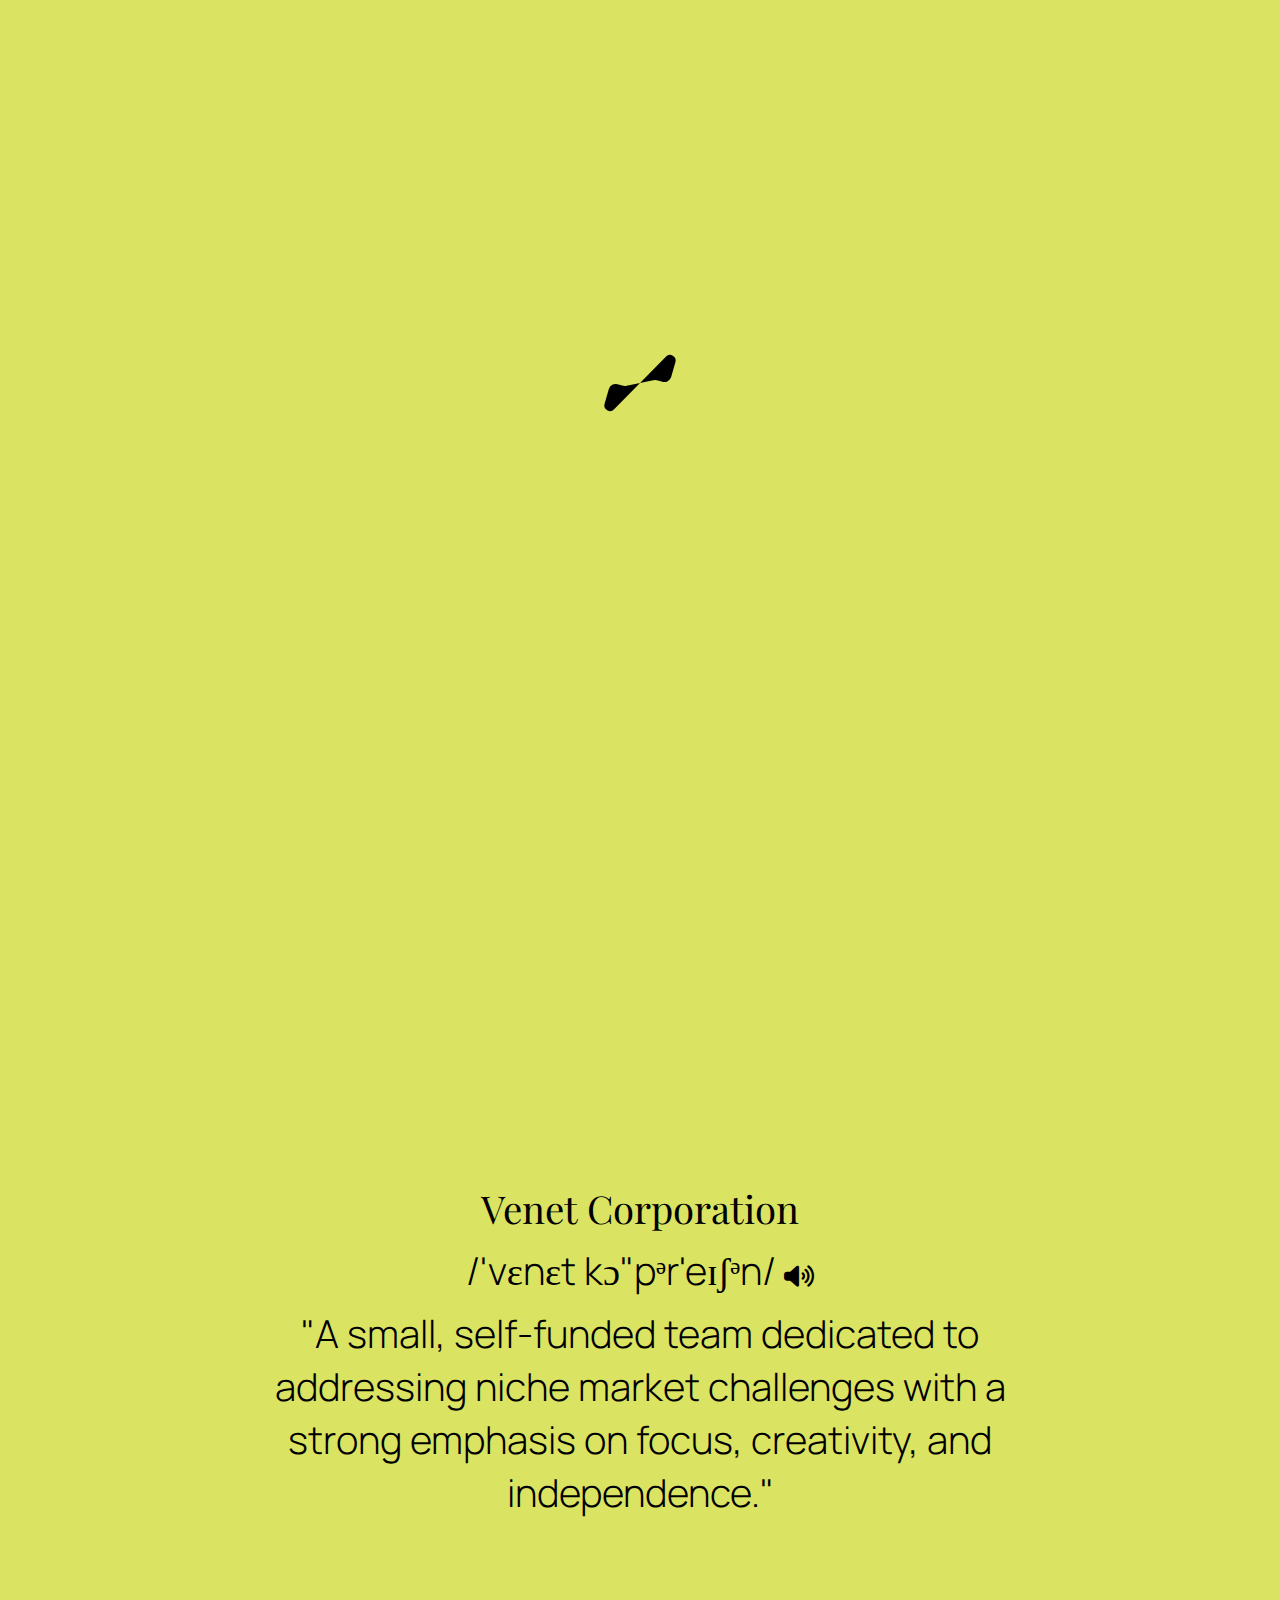
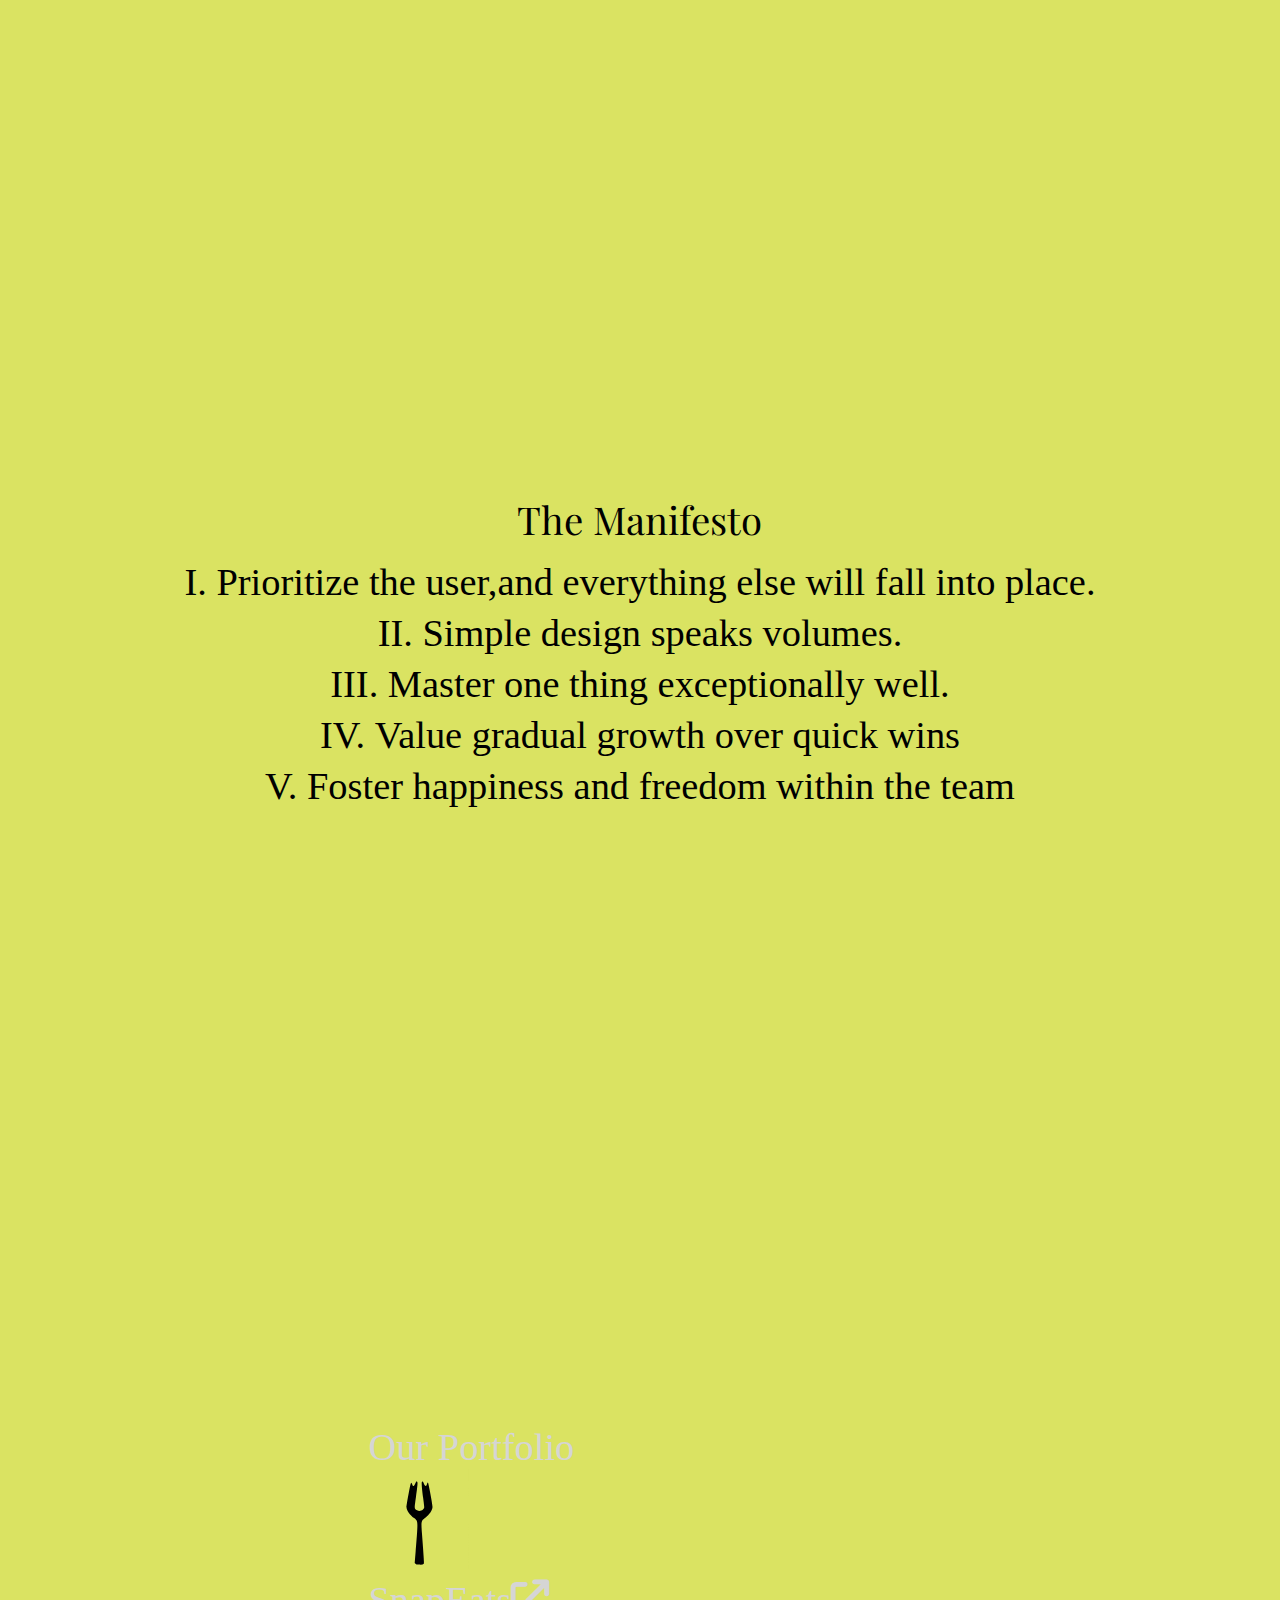
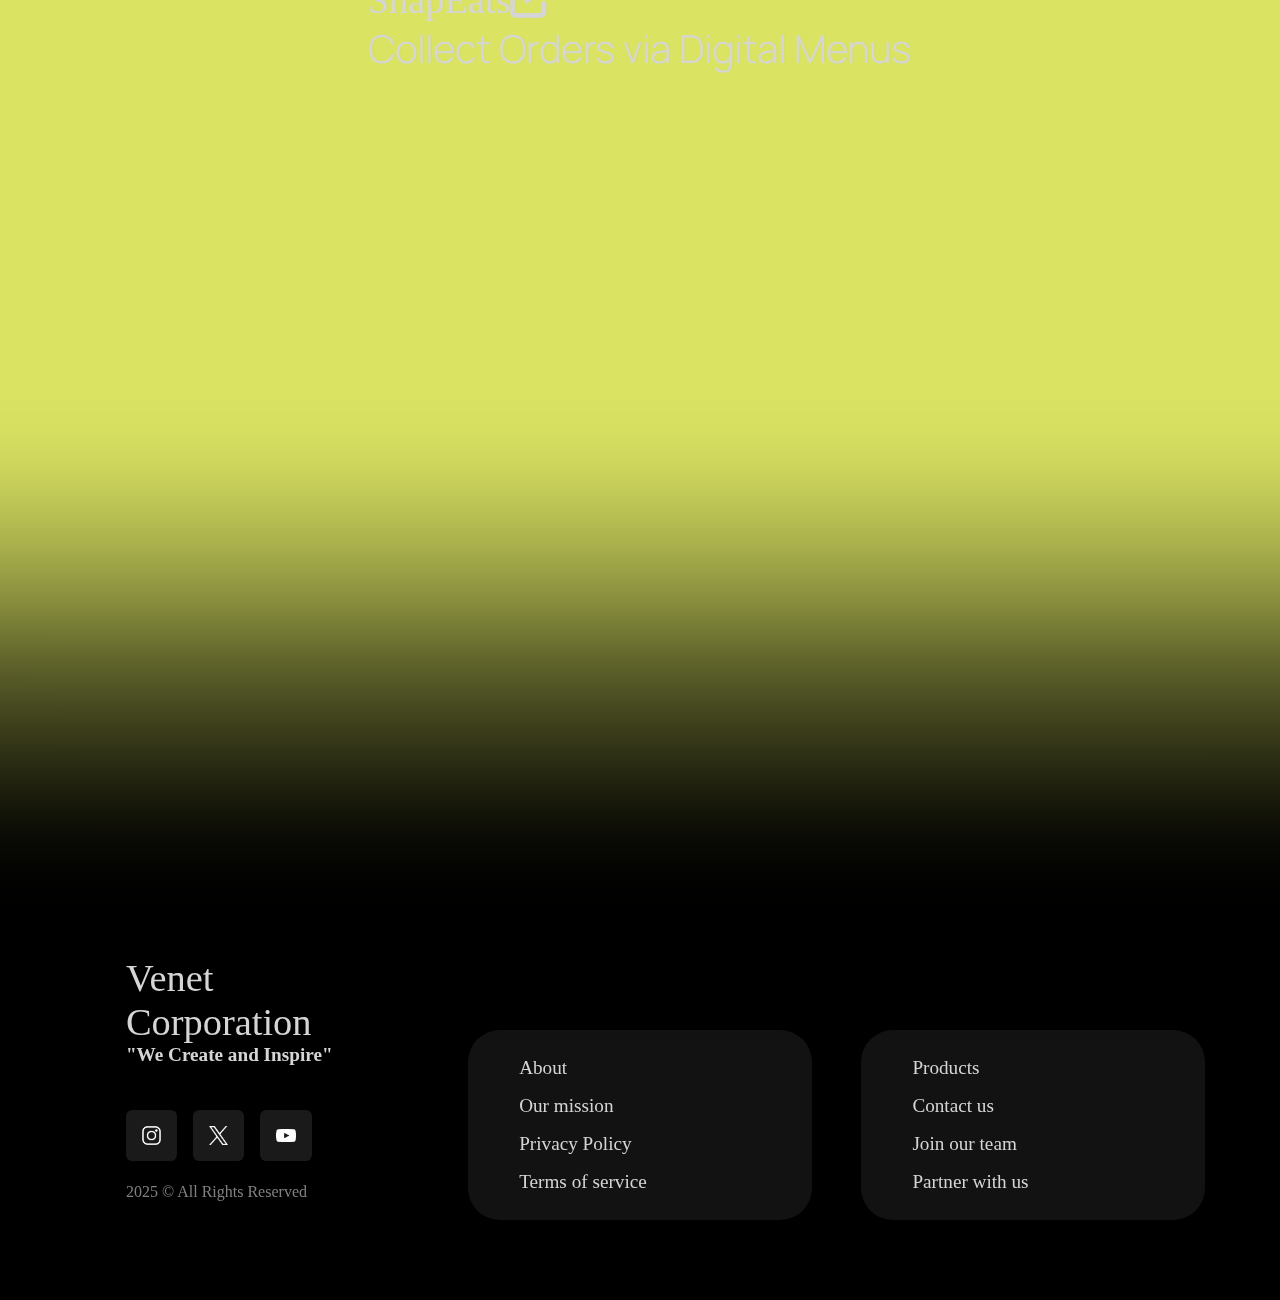
==== index.html @ 34cb3bc9 "favicon fix" ====
<!DOCTYPE html>
<html lang="en">
<head>
  <meta charset="UTF-8">
  <meta name="viewport" content="width=device-width, initial-scale=1.0">
  <title>Venet Corporation</title>
  <link rel="stylesheet" href="./styles/styles.css">
  <link rel="stylesheet" href="./styles/responsive/style.css">
  <link href="https://cdnjs.cloudflare.com/ajax/libs/font-awesome/6.0.0-beta3/css/all.min.css" rel="stylesheet">
  <link rel="stylesheet" href="https://cdnjs.cloudflare.com/ajax/libs/font-awesome/6.4.2/css/all.min.css">
  <!-- fav icon -->
  <link rel="icon" type="image/png" href="/https://venet.razeen.xyz/assets/logo/own/favicon/favicon-96x96.png" sizes="96x96" />
  <link rel="icon" type="image/svg+xml" href="/https://venet.razeen.xyz/assets/logo/own/favicon/favicon.svg" />
  <link rel="shortcut icon" href="/https://venet.razeen.xyz/assets/logo/own/favicon/favicon.ico" />
  <link rel="apple-touch-icon" sizes="180x180" href="/https://venet.razeen.xyz/assets/logo/own/favicon/apple-touch-icon.png" />
  <meta name="apple-mobile-web-app-title" content="MyWebSite" />
  <link rel="manifest" href="/https://venet.razeen.xyz/assets/logo/own/favicon/site.webmanifest" />
</head>
<body>
  <section class="section">
    <div id="main">
    <img id="logo" src="./assets/logo/own/logo.svg" alt="venetcorp logo">
    <br>
    <div class="text-div">
    <p id="main-txt" ><b><span class="greeting-wrapper"><span id="greeting">നമസ്കാരം</span></span> !</b> You've reached Venet Corporation.</p>
    </div>
    </div>
  </section>
  <section id="about" class="section">
    <div id="sector2">
    <p id="name-s2">Venet Corporation</p>
    <div class="gap"></div>
      <p id="pro">/'vɛnɛt kɔ"pᵊr'eɪʃᵊn/
        <button class="audio-button" id="playAudio">
          <i class="fas fa-volume-up"></i>
        </button>
        </p>
        <audio id="audioPlayer" src="./assets/voices/name.mp3"></audio>
        <div class="gap"></div>
        <div id="p1">
        <p id="description">"A small, self-funded team dedicated to addressing niche market challenges with a strong emphasis on focus, creativity, and independence."</p>
      </div>
    </div>
  
  </section>
  <section class="manifesto" class="section">
    <div id="manifesto-div">
    <p id="manifesto-head">The Manifesto</p>
    <div id="gap-mani-div-main"></div>
    <div id="manifesto-styl">
     <ol type="I" id="manifesto-points">
      <li><b class="main-point">Prioritize</b> the user,and everything else will fall into place.</li>
      <div id="gap-mani-div"></div>
      <li><b class="main-point">Simple design</b> speaks volumes.</li>
      <div id="gap-mani-div"></div>
      <li>Master <b class="main-point">one thing</b> exceptionally well.</li>
      <div id="gap-mani-div"></div>
      <li>Value <b class="main-point">gradual growth</b> over quick wins</li>
      <div id="gap-mani-div"></div>
      <li><b class="main-point">Foster happiness</b> and freedom within the team</li>
     </ol>
    </div>
    </div>
  </section>
  <section id="product">
    <div id="product-main-div">
      <div id="product-text">Our Portfolio</div>
      <div id="product-details">
        <img id="snap-logo" src="./assets/logo/own/snapeats.svg" alt="sanpeats logo">
        <br>
        <a href="snapeats.html" target="_blank" id="snap-text" class="goto-link">SnapEats<i id="goto-icon" class="fa-solid fa-arrow-up-right-from-square"></i>
        </a>
        <p id="snap-tag">Collect Orders via Digital Menus</p>
        
      </div>

    </div>
    

  </section>
  <footer id="footer">
    <div class="col col1">
      <h3>Venet Corporation </h3>
<h4> "We Create and Inspire"</h4>
      <br>
     <br>
      <div class="social">
        <a href="https://instagram.com/venetcorp" target="_blank" class="link" class="social-img"><img src="./assets/logo/third-party/instagram.png" alt="Instagram"></a>
        <a href="https://twitter.com/venetcorp" target="_blank" class="link" class="social-img"><img src="./assets/logo/third-party/x.png" alt="Twitter"></a>
        <a href="https://youtube.com/@VenetCorp" target="_blank" class="link" class="social-img"><img src="./assets/logo/third-party/youtube.png" alt="YouTube"></a>
      </div>
      <br>
      <p style="color: #818181; font-size: smaller">2025 © All Rights Reserved</p>
    </div>
    <div class="footer-columns">
      <div class="col col2">
        <a href="#about">About</a>
        <a href="#manifesto">Our mission</a>
        <a href="404.html">Privacy Policy</a>
        <a href="404.html">Terms of service</a>
      </div>
      <div class="col col3">
        <a href="#product">Products</a>
        <a href="contact.html">Contact us</a>
        <a href="404.html">Join our team</a>
        <a href="404.html">Partner with us</a>
      </div>
    </div>
    <div class="backdrop"></div>
  </footer>
  <script src="script.js"></script>
</body>
</html>
---- styles/styles.css ----
@import url("https://fonts.googleapis.com/css?family=IBM%20Plex%20Sans:500|IBM%20Plex%20Sans:300");
@import url('https://fonts.googleapis.com/css2?family=Manrope:wght@200..800&display=swap');
@import url('https://fonts.googleapis.com/css2?family=Manrope:wght@200..800&family=Playfair+Display:ital,wght@0,400..900;1,400..900&display=swap');

:root {
  --m: 4rem;
}
#section{
  color: black;
}

* {
  box-sizing: border-box;
  scroll-behavior: smooth;
}

html, body, section {
  block-size: 100%;
}

html {
  -ms-scroll-snap-type: y mandatory;
  scroll-snap-type: y mandatory;
}

body {
  background-color: #dae362;
  color: #d5d5d5;
  font-family: "I;BM Plex Sans";
  font-weight: 300;
  margin: 0;
  font-size: calc(0.3 * var(--m));
}

section {
  scroll-snap-align: start;
  scroll-snap-stop: always;
  display: flex;
  align-items: center;
  justify-content: center;
  height: 100vh;
  font-size: calc(0.6 * var(--m));
}

h2 {
  font-weight: 500;
  text-align: center;
  font-size: var(--m);
  margin: 0;
}

h3 {
  font-weight: 500;
  font-size: calc(0.6 * var(--m));
  margin: 0;
}

footer {
  scroll-snap-align: start;
  scroll-snap-stop: always;
  z-index: 500;
  width: 100%;
  height: 100vh;
  display: flex;
  flex-direction: row;
  justify-content: space-evenly;
  align-items: flex-end;
  padding: 5rem 2vw;
  position: relative;
}

footer::before {
  content: "";
  position: absolute;
  inset: 0;
  background: linear-gradient(
    rgba(0, 0, 0, 0) 5%,
    rgba(0, 0, 0, 0.3) 20%,
    rgba(0, 0, 0, 0.6) 30%,
    rgba(0, 0, 0, 0.8) 40%,
    rgba(0, 0, 0, 1) 50%,
    rgb(0, 0, 0)
  );
  z-index: -7;
}

.backdrop {
  z-index: -5;
  position: absolute;
  inset: 0;
  backdrop-filter: blur(40px);
  -webkit-backdrop-filter: blur(40px);
}

.col {
  flex-direction: column;
  align-items: flex-start;
  justify-content: flex-start;
  padding: calc(0.3 * var(--m)) calc(0.8 * var(--m));
  width: 28%;
}

.col2, .col3 {
  background-color: #121212;
  border-radius: calc(0.5 * var(--m));
}

.col2 a, .col3 a {
  display: block;
  padding: 0.5rem 0;
  transition: color 0.2s ease;
}

.col2 a:hover, .col3 a:hover {
  color: #fff;
}

img {
  height: calc(0.3 * var(--m));
  object-fit: cover;
}

.social {
  display: flex;
  flex-direction: row;
  justify-content: flex-start;
  gap: 1rem;
}

a {
  text-decoration: none;
  color: inherit;
}

.link {
  width: calc(0.8 * var(--m));
  height: calc(0.8 * var(--m));
  background-color: rgba(255, 255, 255, 0.1);
  border-radius: calc(0.1 * var(--m));
  display: flex;
  justify-content: center;
  align-items: center;
}

.footer-columns {
  display: contents;
}
.social-img{
  height: auto;
  width: auto;
}

@media screen and (max-width: 1000px) {
  :root {
    --m: 3rem;
  }
}

@media screen and (max-width: 768px) {
  footer {
    flex-direction: column;
    padding: 5rem 5vw;
    gap: 1rem;
  }
  .col {
    width: 100%;
  }
  .col1 {
    margin-bottom: 2rem;
  }
  .footer-columns {
    display: flex;
    flex-direction: row;
    gap: 1rem;
    width: 100%;
  }
  .col2, .col3 {
    width: 50%;
    margin: 0;
  }
  #section {
    color: black;
  }
}

@media screen and (max-width: 480px) {
  body {
    font-size: calc(0.25 * var(--m));
  }
  h2 {
    font-size: calc(0.8 * var(--m));
  }
  footer {
    padding: 3rem 3vw;
  }
}
#logo{
  height: 120px;
  width: 120px;
  padding: 0;
  margin: 0;
  display: block;
  pointer-events: none;
  user-select: none;
  
}
#main{
  width: 800px;
  max-width: 100%;
  display: flex;
  flex-direction: column;
  align-items: center;
  justify-content: center;
  gap: 0;
  padding: 20px;
  
  
}
#main-txt{
  padding: 0;
  margin: 0;
  margin-top: -20px;
  color: black;
  font-family: "Manrope", serif;
}
*{
  margin: 0;
  padding: 0;
  box-sizing: border-box;
}
.fade-text{
  transition: opacity 0.5s ease-in-out;
  margin-top: -px;
  padding: 0;
  text-align: center;
}

/* Add these CSS styles */
.greeting-wrapper {
  display: inline-block;
  height: 1.4em;
  overflow: hidden;
  vertical-align: middle;
}

#greeting {
  display: inline-block;
  transform-origin: 50% 100%;
}

@keyframes rollOut {
  0% {
      transform: translateY(0) rotateX(0);
      opacity: 1;
  }
  100% {
      transform: translateY(100%) rotateX(-90deg);
      opacity: 0;
  }
}

@keyframes rollIn {
  0% {
      transform: translateY(-100%) rotateX(90deg);
      opacity: 0;
  }
  100% {
      transform: translateY(0) rotateX(0);
      opacity: 1;
  }
}

.roll-out {
  animation: rollOut 0.5s ease-in forwards;
}

.roll-in {
  animation: rollIn 0.5s ease-out forwards;
}
/* loading text */
.text-div{
  visibility: hidden;
  transform: translateY(30px); /* Start position (below) */
  animation: rollUp 1s ease-out forwards;
}
@keyframes rollUp{
  0%{
    transform: translateY(30px);
    opacity: 0;
  }
  100%{
    transform: rotateY(0);
    opacity: 1;
  }
}
/* sector 2 */
#sector2{
  display: flex;
  flex-direction: column;
  font-family: "Manrope", serif;
  align-items: center;
  align-content: space-evenly;
  color: black;
  width: 800px;
  
}
#name-s2{
  text-align: center;
  font-family: "Playfair Display", serif;
}
#description{
  font-family: "Manrope", serif;
  text-align: center;
}


/* for audio */
.audio-button {
  font-size: 24px;
  cursor: pointer;
  color: black;
  border: none;
  background: none;
  padding: 0;
}
.audio-button:hover {
  color: black;
}
.gap{
  height: 10px;
}
/* for audio end */
/*sector 2 end */

/* sector 3 start here*/
#manifesto-div{
  text-align: center;
  color: black;
  list-style-position: inside;
}
#gap-mani-div{
  height: 7px;

}
#gap-mani-div-main{
  height: 15px;
}
#manifesto-head{
  font-family: "Playfair Display", serif;
}

/*sector 3 end here */
#snap-logo{
  height: 100px;
  width: 100px;
}
#snap-tag{
  font-family: "Manrope", serif;
}
---- styles/responsive/style.css ----
/* for making resposive sector 1 */
@media screen and (max-width: 480px){
#main-txt{
    font-size: 17px;
}

/* ending sector 1 */
/* sector 2*/
#pro{
    font-size: 20px;
}
#playAudio{
    font-size: medium;
}
#description{
    font-size: 23px;
}
#p1{
    width: 310px;
}
/* sector 3 */
#manifesto-styl{
    align-items: center;
    margin: 5%;
}
#manifesto-head{
    font-size: larger;
}
#manifesto-points{
    font-size: large;
    
}
.main-point{
    font-weight: 400;
}
/* end of sector 3 */
/* sector 4 */
#product-text{
    color: black;
    font-family: "Playfair Display", serif;
    margin-top: 10%;

}
#snap-logo{
    height: 30%;
    width: 30%;
    margin-top: 30%;
    align-self: center;
}
#product-main-div{
    display: flex;
    flex-direction: column;
    height: 100%;
    width: 100%;
    align-items: center;
    text-align: center;

}
#snap-text{
    font-size: 25px;
    color: black;
    font-weight: 400;
}
#goto-icon{
    font-size: 15px;
    color: grey;
}
#snap-tag{
    font-size: 20px;
    color: black;
    

}
}
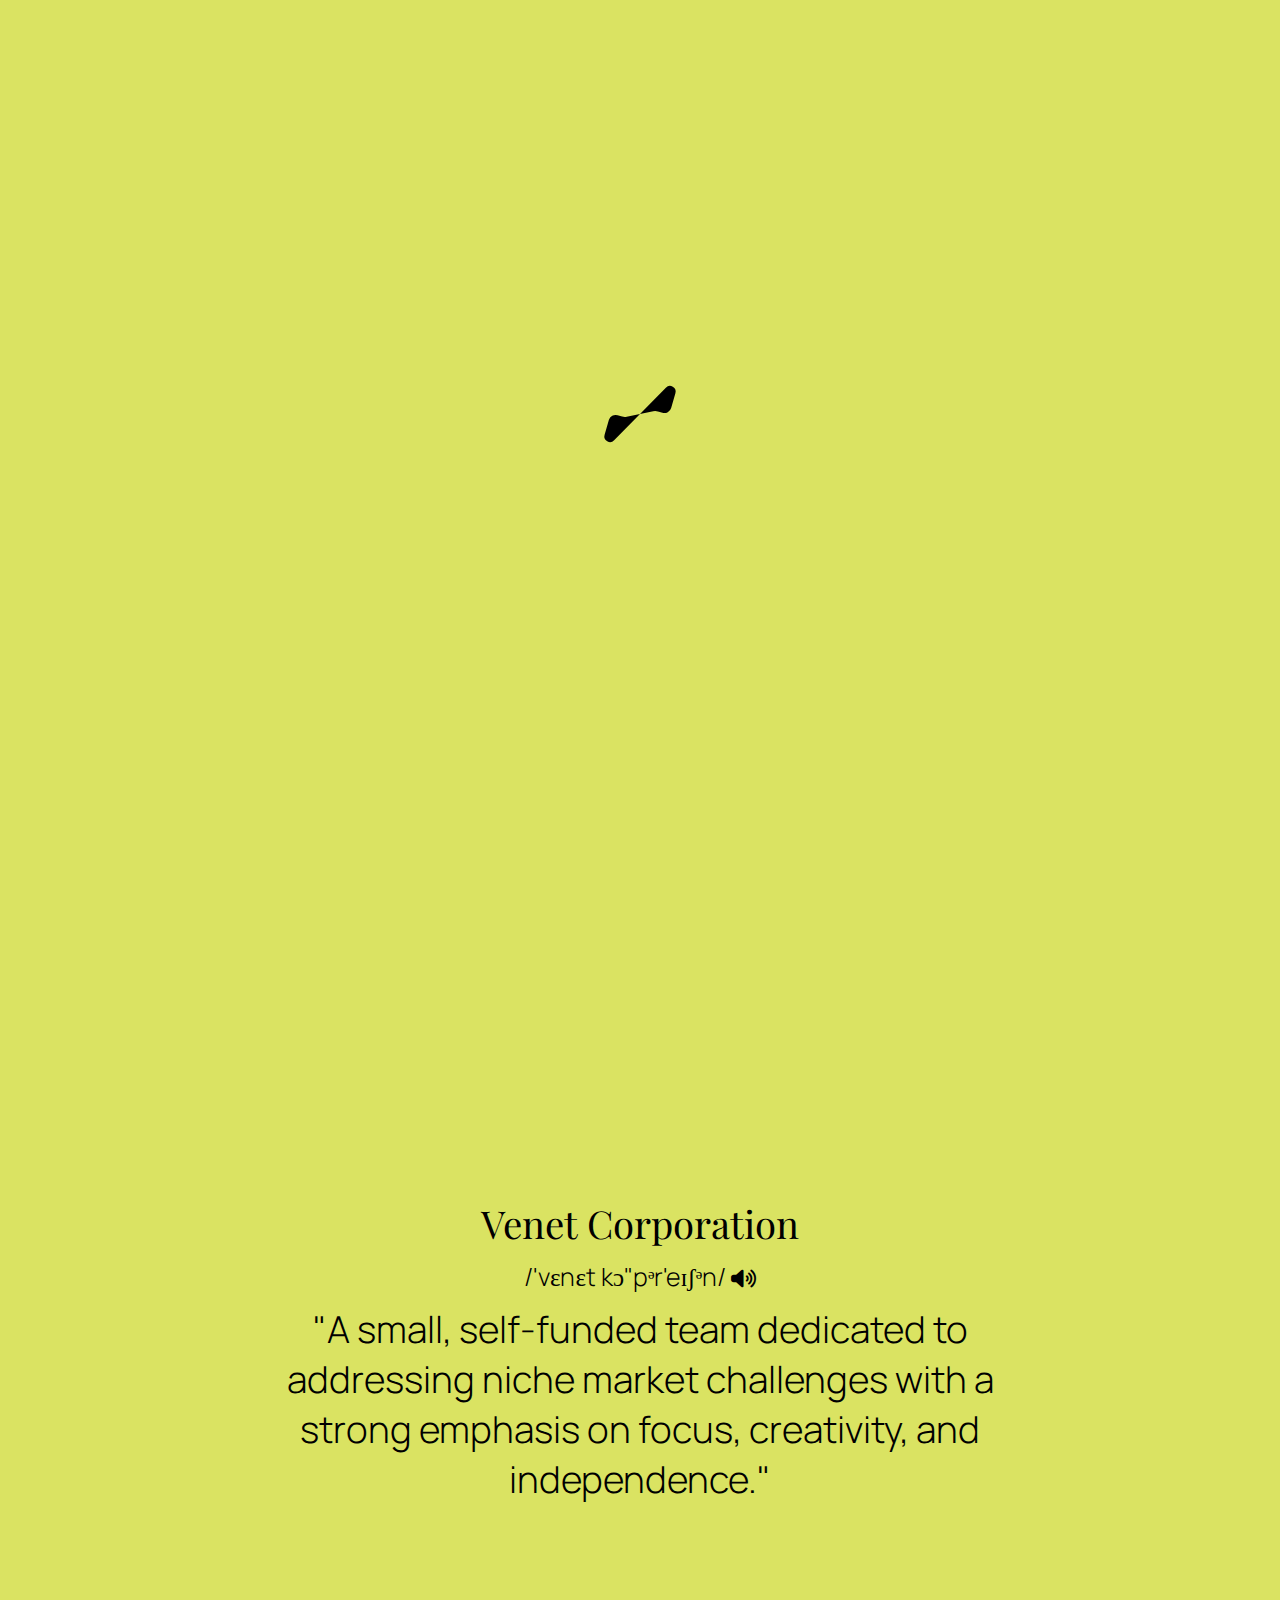
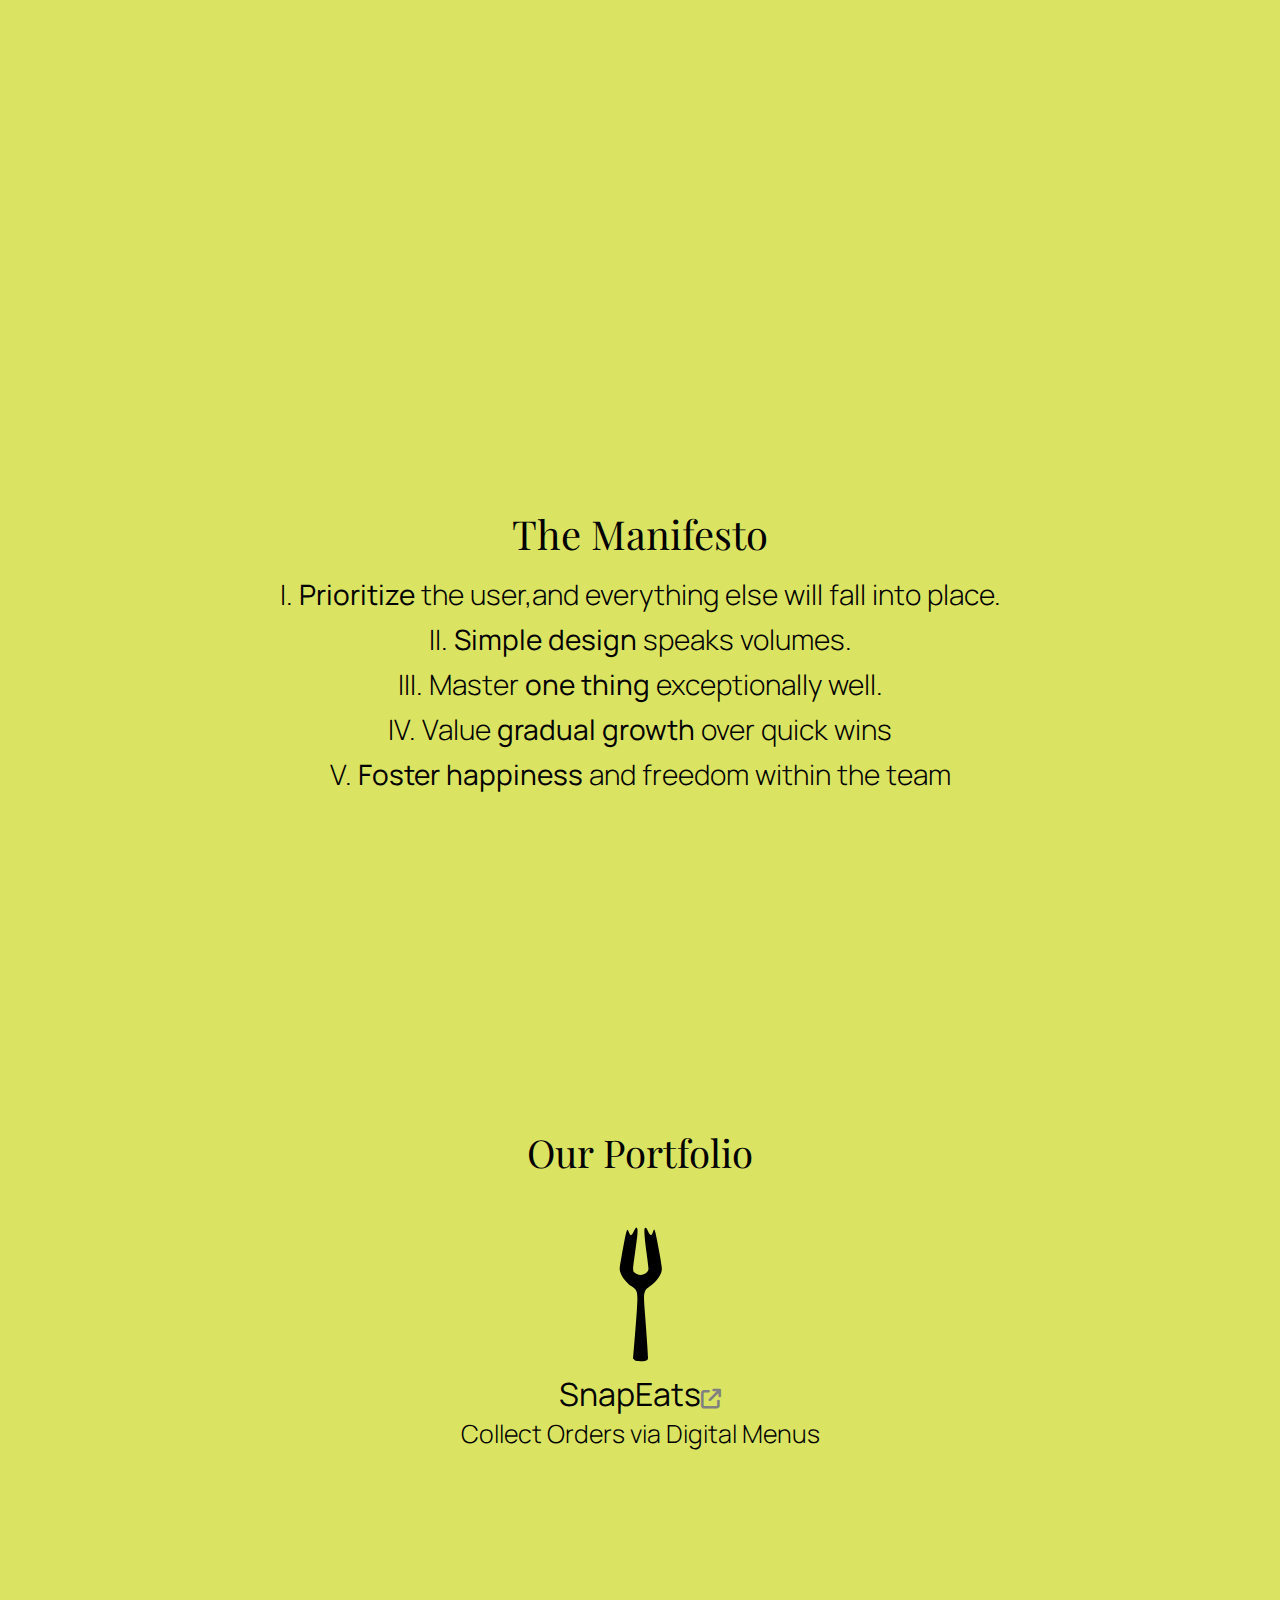
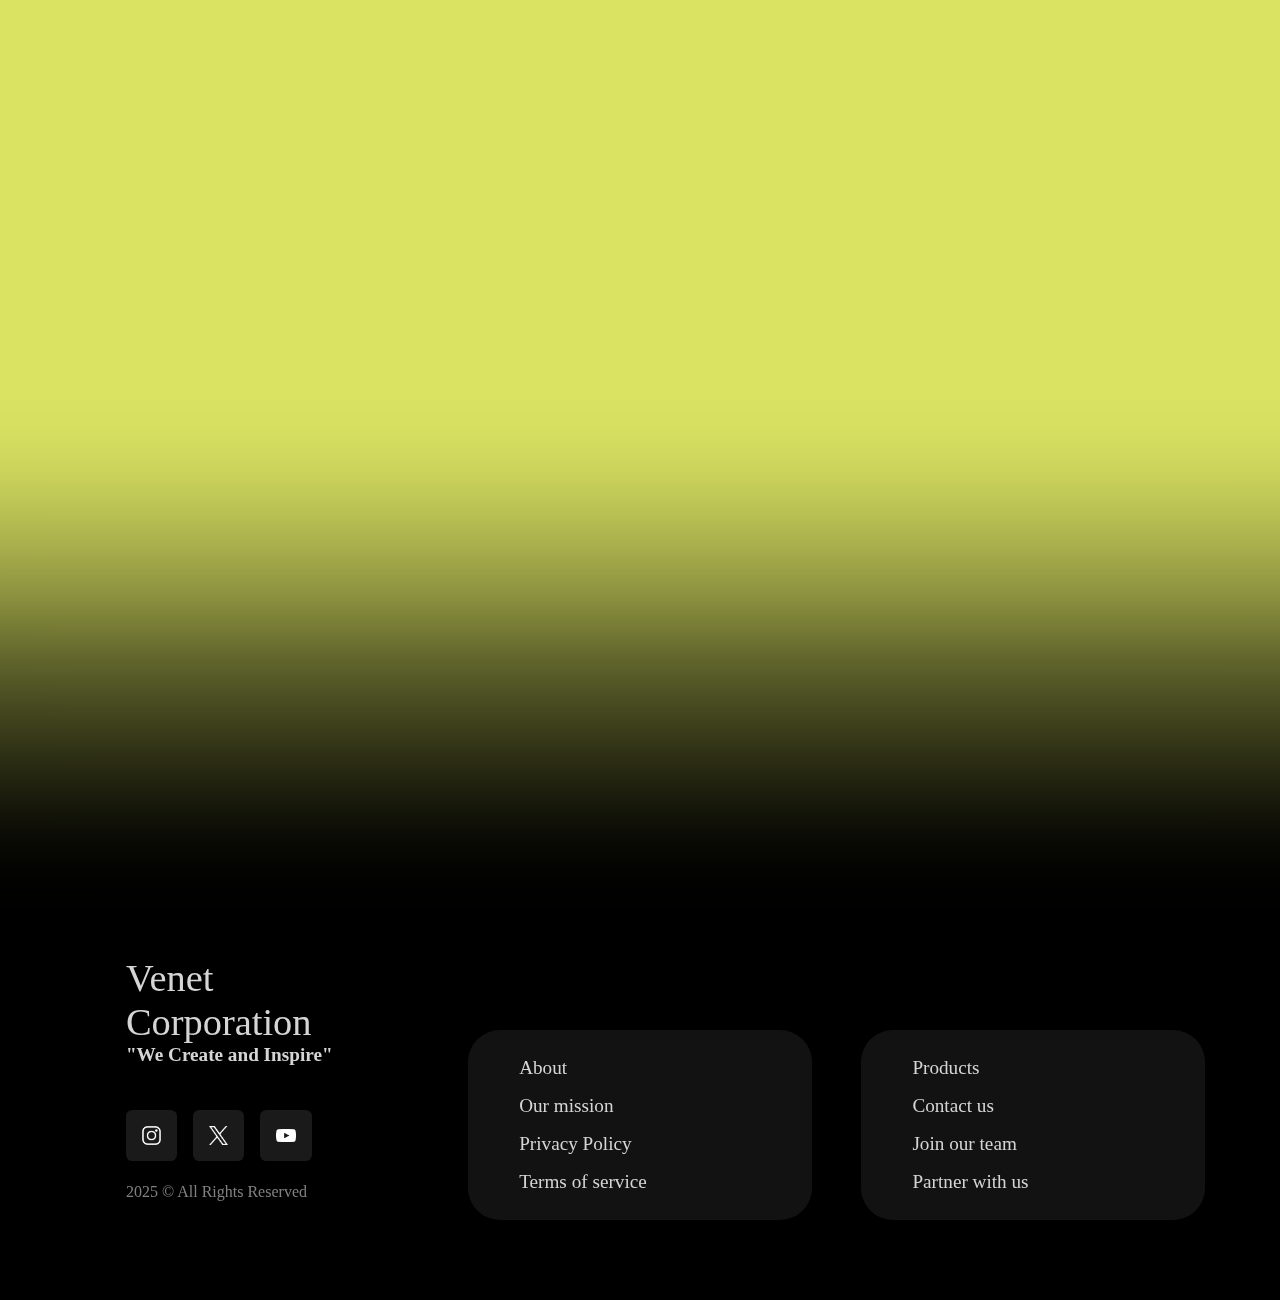
==== commit 809f46ca: "seo upadates" ====
--- a/index.html
+++ b/index.html
@@ -3,18 +3,38 @@
 <head>
   <meta charset="UTF-8">
   <meta name="viewport" content="width=device-width, initial-scale=1.0">
-  <title>Venet Corporation</title>
+  <!-- Primary Meta Tags -->
+<title>Venet Corporation</title>
+<meta name="title" content="Venet Corporation" />
+<meta name="description" content="We build smart, seamless, and scalable SaaS solutions that empower businesses and inspire innovation. Tech made simple, impact made big! 🚀" />
+
+<!-- Open Graph / Facebook -->
+<meta property="og:type" content="website" />
+<meta property="og:url" content="https://venet.razeen.xyz/" />
+<meta property="og:title" content="Venet Corporation" />
+<meta property="og:description" content="We build smart, seamless, and scalable SaaS solutions that empower businesses and inspire innovation. Tech made simple, impact made big! 🚀" />
+<meta property="og:image" content="https://venet.razeen.xyz/assets/logo/own/meta-tags.png" />
+
+<!-- Twitter -->
+<meta property="twitter:card" content="summary_large_image" />
+<meta property="twitter:url" content="https://venet.razeen.xyz/" />
+<meta property="twitter:title" content="Venet Corporation" />
+<meta property="twitter:description" content="We build smart, seamless, and scalable SaaS solutions that empower businesses and inspire innovation. Tech made simple, impact made big! 🚀" />
+<meta property="twitter:image" content="https://venet.razeen.xyz/assets/logo/own/meta-tags.png" />
+
+<!-- Meta Tags Generated with https://metatags.io -->
   <link rel="stylesheet" href="./styles/styles.css">
   <link rel="stylesheet" href="./styles/responsive/style.css">
   <link href="https://cdnjs.cloudflare.com/ajax/libs/font-awesome/6.0.0-beta3/css/all.min.css" rel="stylesheet">
   <link rel="stylesheet" href="https://cdnjs.cloudflare.com/ajax/libs/font-awesome/6.4.2/css/all.min.css">
-  <!-- fav icon -->
-  <link rel="icon" type="image/png" href="/https://venet.razeen.xyz/assets/logo/own/favicon/favicon-96x96.png" sizes="96x96" />
-  <link rel="icon" type="image/svg+xml" href="/https://venet.razeen.xyz/assets/logo/own/favicon/favicon.svg" />
-  <link rel="shortcut icon" href="/https://venet.razeen.xyz/assets/logo/own/favicon/favicon.ico" />
-  <link rel="apple-touch-icon" sizes="180x180" href="/https://venet.razeen.xyz/assets/logo/own/favicon/apple-touch-icon.png" />
-  <meta name="apple-mobile-web-app-title" content="MyWebSite" />
-  <link rel="manifest" href="/https://venet.razeen.xyz/assets/logo/own/favicon/site.webmanifest" />
+  <!-- favicon start here -->
+  <link rel="icon" type="image/png" href="./assets/logo/own/favicon/favicon-96x96.png" sizes="96x96" />
+  <link rel="icon" type="image/svg+xml" href="./assets/logo/own/favicon/favicon.svg" />
+  <link rel="shortcut icon" href="./assets/logo/own/favicon/favicon.ico" />
+  <link rel="apple-touch-icon" sizes="180x180" href="./assets/logo/own/favicon/apple-touch-icon.png" />
+  <meta name="apple-mobile-web-app-title" content="VenetCorp" />
+  <link rel="manifest" href="./assets/logo/own/favicon/site.webmanifest" />
+  <!-- favicon end here-->
 </head>
 <body>
   <section class="section">
--- a/styles/styles.css
+++ b/styles/styles.css
@@ -205,7 +205,7 @@
   
 }
 #main{
-  width: 800px;
+  width: 850px;
   max-width: 100%;
   display: flex;
   flex-direction: column;
@@ -222,6 +222,7 @@
   margin-top: -20px;
   color: black;
   font-family: "Manrope", serif;
+  font-size: 32px;
 }
 *{
   margin: 0;
@@ -311,12 +312,15 @@
 #description{
   font-family: "Manrope", serif;
   text-align: center;
-}
-
+  font-size: 37px;
+}
+#pro{
+  font-size: 25px;
+}
 
 /* for audio */
 .audio-button {
-  font-size: 24px;
+  font-size: 20px;
   cursor: pointer;
   color: black;
   border: none;
@@ -347,13 +351,54 @@
 }
 #manifesto-head{
   font-family: "Playfair Display", serif;
+  font-size: 40px;
+}
+#manifesto-points{
+  font-family: "Manrope", serif;
+  font-size: 28px;
+}
+.main-point {
+  font-weight: 420;
 }
 
 /*sector 3 end here */
+/* sector 4 start here */
+#product-text{
+  color: black;
+  font-family: "Playfair Display", serif;
+  margin-top: 2%
+
+}
 #snap-logo{
-  height: 100px;
-  width: 100px;
+  height: 45%;
+  width: 45%;
+  margin-top: 10%;
+  align-self: center;
+}
+#product-main-div{
+  display: flex;
+  flex-direction: column;
+  height: 100%;
+  width: 100%;
+  align-items: center;
+  text-align: center;
+
+}
+#snap-text{
+  font-size: 32px;
+  color: black;
+  font-weight: 400;
+  font-family: "Manrope", serif;
+}
+#goto-icon{
+  font-size: 20px;
+  color: grey;
 }
 #snap-tag{
-  font-family: "Manrope", serif;
-}
+  font-size: 25px;
+  color: black;
+  font-family: "Manrope", serif;
+  
+
+}
+/* sector 4 end here */
--- a/styles/responsive/style.css
+++ b/styles/responsive/style.css
@@ -1,74 +1,88 @@
-/* for making resposive sector 1 */
-@media screen and (max-width: 480px){
-#main-txt{
-    font-size: 17px;
-}
+/* Sector 1 - Mobile Responsive Styles */
+@media screen and (max-width: 480px) {
+    #main-txt {
+        font-size: 17px;
+    }
 
-/* ending sector 1 */
-/* sector 2*/
-#pro{
-    font-size: 20px;
-}
-#playAudio{
-    font-size: medium;
-}
-#description{
-    font-size: 23px;
-}
-#p1{
-    width: 310px;
-}
-/* sector 3 */
-#manifesto-styl{
-    align-items: center;
-    margin: 5%;
-}
-#manifesto-head{
-    font-size: larger;
-}
-#manifesto-points{
-    font-size: large;
-    
-}
-.main-point{
-    font-weight: 400;
-}
-/* end of sector 3 */
-/* sector 4 */
-#product-text{
-    color: black;
-    font-family: "Playfair Display", serif;
-    margin-top: 10%;
+    /* Sector 2 */
+    #pro {
+        font-size: 20px;
+    }
 
-}
-#snap-logo{
-    height: 30%;
-    width: 30%;
-    margin-top: 30%;
-    align-self: center;
-}
-#product-main-div{
-    display: flex;
-    flex-direction: column;
-    height: 100%;
-    width: 100%;
-    align-items: center;
-    text-align: center;
+    #playAudio {
+        font-size: medium;
+    }
 
-}
-#snap-text{
-    font-size: 25px;
-    color: black;
-    font-weight: 400;
-}
-#goto-icon{
-    font-size: 15px;
-    color: grey;
-}
-#snap-tag{
-    font-size: 20px;
-    color: black;
-    
+    #description {
+        font-size: 23px;
+    }
 
-}
-}
+    #p1 {
+        width: 310px;
+        max-width: 100%; /* Added to prevent horizontal scrolling */
+    }
+
+    /* Sector 3 */
+    #manifesto-styl {
+        align-items: center;
+        margin: 5%;
+    }
+
+    #manifesto-head {
+        font-size: larger;
+    }
+
+    #manifesto-points {
+        font-size: large;
+    }
+
+    .main-point {
+        font-weight: 400;
+    }
+
+    /* Sector 4 */
+    #product-text {
+        color: black;
+        font-family: "Playfair Display", serif;
+        margin-top: 10%;
+    }
+
+    #snap-logo {
+        height: 30%;
+        width: 30%;
+        margin-top: 30%;
+        align-self: center;
+        /* Added for better aspect ratio preservation */
+        object-fit: contain;
+    }
+
+    #product-main-div {
+        display: flex;
+        flex-direction: column;
+        height: 100%;
+        width: 100%;
+        align-items: center;
+        text-align: center;
+        /* Added for better spacing */
+        padding: 0 15px;
+        box-sizing: border-box;
+    }
+
+    #snap-text {
+        font-size: 25px;
+        color: black;
+        font-weight: 400;
+        /* Added for better text wrapping */
+        word-wrap: break-word;
+    }
+
+    #goto-icon {
+        font-size: 15px;
+        color: grey;
+    }
+
+    #snap-tag {
+        font-size: 20px;
+        color: black;
+    }
+}